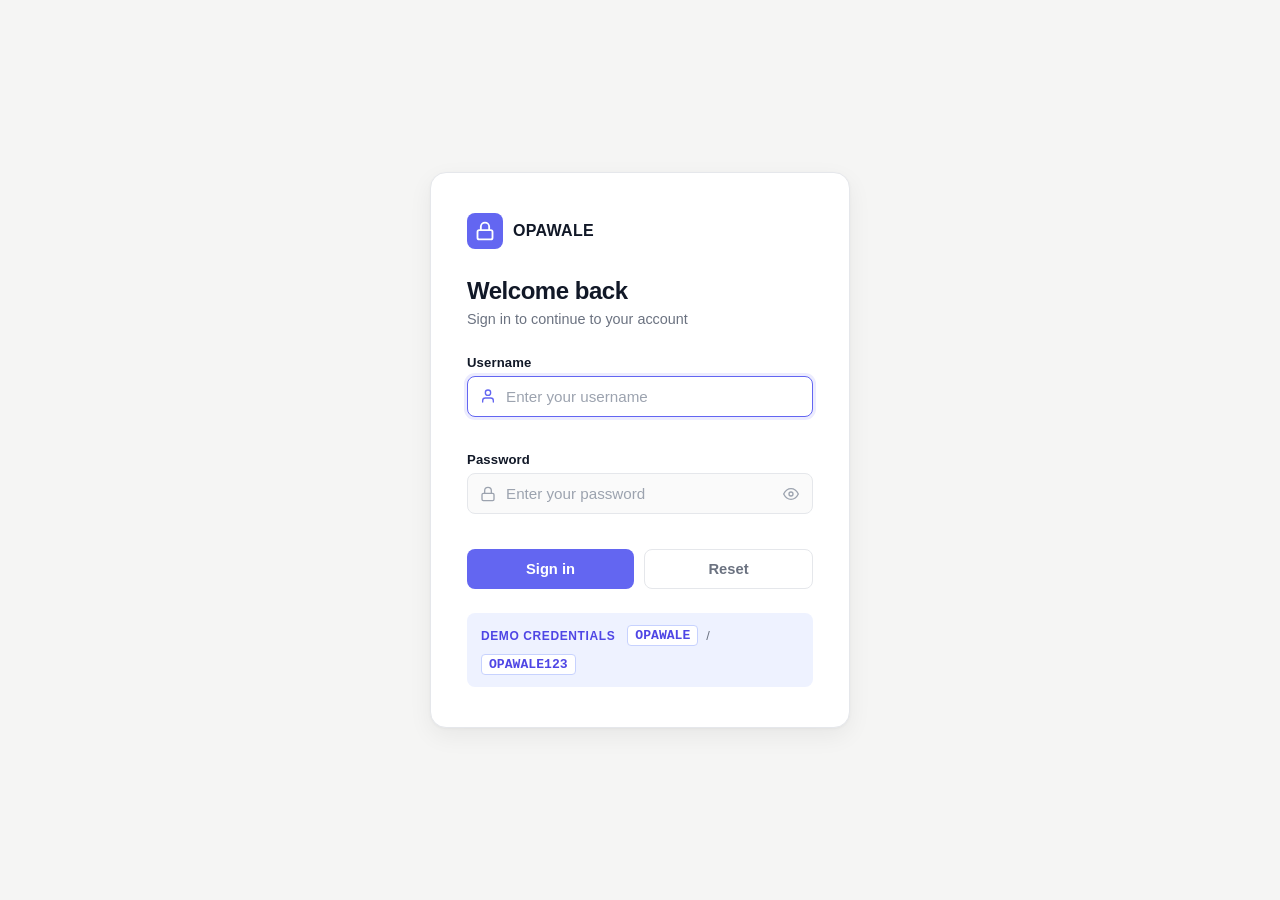
==== login-app/index.html @ bd052ce9 "Initial commit: Added Login App and Calculator App" ====
<!DOCTYPE html>
<html lang="en">
<head>
  <meta charset="UTF-8" />
  <meta name="viewport" content="width=device-width, initial-scale=1.0" />
  <title>Sign In — Opawale</title>
  <link rel="stylesheet" href="style.css" />
</head>
<body>

  <div class="page">

    <div class="card">

      <!-- Brand -->
      <div class="brand">
        <div class="brand-icon">
          <svg width="20" height="20" viewBox="0 0 24 24" fill="none" stroke="currentColor" stroke-width="2.2" stroke-linecap="round" stroke-linejoin="round"><rect x="3" y="11" width="18" height="11" rx="2"/><path d="M7 11V7a5 5 0 0 1 10 0v4"/></svg>
        </div>
        <span class="brand-name">Opawale</span>
      </div>

      <h1 class="heading">Welcome back</h1>
      <p class="sub">Sign in to continue to your account</p>

      <!-- Alert banner -->
      <div id="alert" class="alert" role="alert" aria-live="polite" hidden>
        <svg class="alert-icon" width="16" height="16" viewBox="0 0 24 24" fill="none" stroke="currentColor" stroke-width="2" stroke-linecap="round" stroke-linejoin="round"><circle cx="12" cy="12" r="10"/><line x1="12" y1="8" x2="12" y2="12"/><line x1="12" y1="16" x2="12.01" y2="16"/></svg>
        <span id="alert-text"></span>
      </div>

      <form id="form" novalidate>

        <!-- Username -->
        <div class="field" id="field-u">
          <label for="username">Username</label>
          <div class="input-wrap">
            <svg class="field-icon" width="16" height="16" viewBox="0 0 24 24" fill="none" stroke="currentColor" stroke-width="2" stroke-linecap="round" stroke-linejoin="round" aria-hidden="true"><path d="M20 21v-2a4 4 0 0 0-4-4H8a4 4 0 0 0-4 4v2"/><circle cx="12" cy="7" r="4"/></svg>
            <input type="text" id="username" name="username" placeholder="Enter your username" autocomplete="username" maxlength="50" aria-describedby="u-err" />
          </div>
          <span class="field-err" id="u-err" role="alert"></span>
        </div>

        <!-- Password -->
        <div class="field" id="field-p">
          <label for="password">Password</label>
          <div class="input-wrap">
            <svg class="field-icon" width="16" height="16" viewBox="0 0 24 24" fill="none" stroke="currentColor" stroke-width="2" stroke-linecap="round" stroke-linejoin="round" aria-hidden="true"><rect x="3" y="11" width="18" height="11" rx="2"/><path d="M7 11V7a5 5 0 0 1 10 0v4"/></svg>
            <input type="password" id="password" name="password" placeholder="Enter your password" autocomplete="current-password" aria-describedby="p-err" />
            <button type="button" id="toggle-pw" class="pw-toggle" aria-label="Show password">
              <svg id="eye" width="16" height="16" viewBox="0 0 24 24" fill="none" stroke="currentColor" stroke-width="2" stroke-linecap="round" stroke-linejoin="round"><path d="M1 12s4-8 11-8 11 8 11 8-4 8-11 8-11-8-11-8z"/><circle cx="12" cy="12" r="3"/></svg>
            </button>
          </div>
          <span class="field-err" id="p-err" role="alert"></span>
        </div>

        <!-- Buttons -->
        <div class="actions">
          <button type="submit" class="btn-primary" id="btn-submit">
            <span id="btn-label">Sign in</span>
            <span id="btn-spinner" class="spinner" hidden aria-hidden="true"></span>
          </button>
          <button type="reset" class="btn-ghost" id="btn-reset">Reset</button>
        </div>

      </form>

      <!-- Credentials hint -->
      <div class="hint">
        <span class="hint-label">Demo credentials</span>
        <code>OPAWALE</code> / <code>OPAWALE123</code>
      </div>

    </div>

  </div>

  <!-- Success screen (hidden initially) -->
  <div id="success-screen" class="success-screen" hidden>
    <div class="success-card">
      <div class="success-check">
        <svg width="32" height="32" viewBox="0 0 24 24" fill="none" stroke="currentColor" stroke-width="2.5" stroke-linecap="round" stroke-linejoin="round"><polyline points="20 6 9 17 4 12"/></svg>
      </div>
      <h2>You're signed in</h2>
      <p id="success-name">Welcome back!</p>
      <button class="btn-primary" style="margin-top:24px;width:100%;" onclick="goBack()">Sign in again</button>
    </div>
  </div>

  <script src="script.js"></script>
</body>
</html>
---- login-app/style.css ----
*, *::before, *::after { box-sizing: border-box; margin: 0; padding: 0; }

:root {
  --bg:          #f5f5f4;
  --card-bg:     #ffffff;
  --border:      #e5e7eb;
  --border-focus:#6366f1;
  --input-bg:    #fafafa;

  --text-1:      #111827;
  --text-2:      #6b7280;
  --text-3:      #9ca3af;

  --accent:      #6366f1;
  --accent-dark: #4f46e5;
  --accent-light:#eef2ff;

  --success-bg:  #f0fdf4;
  --success-text:#15803d;
  --success-border:#bbf7d0;

  --error-bg:    #fef2f2;
  --error-text:  #dc2626;
  --error-border:#fecaca;

  --radius:      12px;
  --radius-sm:   8px;
}

html { font-size: 16px; -webkit-font-smoothing: antialiased; }

body {
  font-family: -apple-system, BlinkMacSystemFont, 'Inter', 'Segoe UI', sans-serif;
  background: var(--bg);
  color: var(--text-1);
  min-height: 100vh;
  display: flex;
  align-items: center;
  justify-content: center;
  padding: 24px 16px;
}

/* ── Page ─────────────────────────────────────────────────── */
.page {
  width: 100%;
  max-width: 420px;
}

/* ── Card ─────────────────────────────────────────────────── */
.card {
  background: var(--card-bg);
  border: 1px solid var(--border);
  border-radius: 16px;
  padding: 40px 36px;
  box-shadow: 0 1px 3px rgba(0,0,0,0.04), 0 8px 24px rgba(0,0,0,0.06);
}

/* ── Brand ────────────────────────────────────────────────── */
.brand {
  display: flex;
  align-items: center;
  gap: 10px;
  margin-bottom: 28px;
}

.brand-icon {
  width: 36px;
  height: 36px;
  background: var(--accent);
  border-radius: var(--radius-sm);
  display: flex;
  align-items: center;
  justify-content: center;
  color: #fff;
  flex-shrink: 0;
}

.brand-name {
  font-size: 1rem;
  font-weight: 600;
  color: var(--text-1);
  letter-spacing: 0.02em;
  text-transform: uppercase;
}

/* ── Headings ─────────────────────────────────────────────── */
.heading {
  font-size: 1.5rem;
  font-weight: 700;
  color: var(--text-1);
  margin-bottom: 6px;
  letter-spacing: -0.02em;
}

.sub {
  font-size: 0.9rem;
  color: var(--text-2);
  margin-bottom: 28px;
}

/* ── Alert ────────────────────────────────────────────────── */
.alert {
  display: flex;
  align-items: flex-start;
  gap: 10px;
  padding: 12px 14px;
  border-radius: var(--radius-sm);
  font-size: 0.875rem;
  line-height: 1.5;
  margin-bottom: 20px;
  border: 1px solid;
  animation: fadeSlide 0.2s ease;
}
.alert[hidden] { display: none; }
.alert.is-error   { background: var(--error-bg);   color: var(--error-text);   border-color: var(--error-border); }
.alert.is-success { background: var(--success-bg); color: var(--success-text); border-color: var(--success-border); }
.alert-icon { flex-shrink: 0; margin-top: 1px; }

@keyframes fadeSlide {
  from { opacity: 0; transform: translateY(-6px); }
  to   { opacity: 1; transform: translateY(0); }
}

/* ── Fields ───────────────────────────────────────────────── */
.field { margin-bottom: 18px; }

label {
  display: block;
  font-size: 0.82rem;
  font-weight: 600;
  color: var(--text-1);
  margin-bottom: 6px;
  letter-spacing: 0.01em;
}

.input-wrap {
  position: relative;
  display: flex;
  align-items: center;
}

.field-icon {
  position: absolute;
  left: 13px;
  color: var(--text-3);
  pointer-events: none;
  transition: color 0.15s;
}

input[type="text"],
input[type="password"] {
  width: 100%;
  background: var(--input-bg);
  border: 1.5px solid var(--border);
  border-radius: var(--radius-sm);
  padding: 11px 42px 11px 38px;
  font-size: 0.95rem;
  font-family: inherit;
  color: var(--text-1);
  outline: none;
  transition: border-color 0.15s, box-shadow 0.15s, background 0.15s;
}

input::placeholder { color: var(--text-3); }

input:focus {
  border-color: var(--border-focus);
  background: #fff;
  box-shadow: 0 0 0 3px rgba(99,102,241,0.12);
}

.field.is-valid   input { border-color: #22c55e; }
.field.is-invalid input { border-color: var(--error-text); }
.field.is-invalid input:focus { box-shadow: 0 0 0 3px rgba(220,38,38,0.1); }
.field.is-valid   input:focus { border-color: var(--border-focus); box-shadow: 0 0 0 3px rgba(99,102,241,0.12); }

.field.is-valid   .field-icon,
.input-wrap:focus-within .field-icon { color: var(--accent); }
.field.is-invalid .field-icon { color: var(--error-text); }

.field-err {
  display: block;
  font-size: 0.78rem;
  color: var(--error-text);
  margin-top: 5px;
  min-height: 1em;
}

/* ── Password toggle ──────────────────────────────────────── */
.pw-toggle {
  position: absolute;
  right: 10px;
  background: none;
  border: none;
  cursor: pointer;
  color: var(--text-3);
  padding: 4px;
  border-radius: 4px;
  display: flex;
  align-items: center;
  transition: color 0.15s;
}
.pw-toggle:hover { color: var(--text-1); }
.pw-toggle:focus-visible { outline: 2px solid var(--accent); outline-offset: 2px; }

/* ── Buttons ──────────────────────────────────────────────── */
.actions {
  display: flex;
  gap: 10px;
  margin-top: 8px;
}

.btn-primary {
  flex: 1;
  padding: 11px 20px;
  background: var(--accent);
  color: #fff;
  border: none;
  border-radius: var(--radius-sm);
  font-family: inherit;
  font-size: 0.92rem;
  font-weight: 600;
  cursor: pointer;
  display: flex;
  align-items: center;
  justify-content: center;
  gap: 8px;
  transition: background 0.15s, transform 0.1s, box-shadow 0.15s;
}
.btn-primary:hover:not(:disabled) {
  background: var(--accent-dark);
  box-shadow: 0 4px 12px rgba(99,102,241,0.3);
}
.btn-primary:active:not(:disabled) { transform: scale(0.98); }
.btn-primary:disabled { opacity: 0.6; cursor: not-allowed; }
.btn-primary:focus-visible { outline: 2px solid var(--accent); outline-offset: 2px; }

.btn-ghost {
  flex: 1;
  padding: 11px 20px;
  background: transparent;
  color: var(--text-2);
  border: 1.5px solid var(--border);
  border-radius: var(--radius-sm);
  font-family: inherit;
  font-size: 0.92rem;
  font-weight: 600;
  cursor: pointer;
  transition: background 0.15s, color 0.15s, border-color 0.15s;
}
.btn-ghost:hover { background: var(--bg); color: var(--text-1); border-color: #d1d5db; }
.btn-ghost:focus-visible { outline: 2px solid var(--accent); outline-offset: 2px; }

/* ── Spinner ──────────────────────────────────────────────── */
.spinner {
  width: 15px; height: 15px;
  border: 2px solid rgba(255,255,255,0.3);
  border-top-color: #fff;
  border-radius: 50%;
  animation: spin 0.65s linear infinite;
}
.spinner[hidden] { display: none; }
@keyframes spin { to { transform: rotate(360deg); } }

/* ── Hint ─────────────────────────────────────────────────── */
.hint {
  margin-top: 24px;
  padding: 12px 14px;
  background: var(--accent-light);
  border-radius: var(--radius-sm);
  font-size: 0.8rem;
  color: var(--text-2);
  display: flex;
  align-items: center;
  gap: 8px;
  flex-wrap: wrap;
}
.hint-label {
  font-weight: 600;
  color: var(--accent-dark);
  font-size: 0.75rem;
  text-transform: uppercase;
  letter-spacing: 0.05em;
  margin-right: 4px;
}
code {
  background: #fff;
  border: 1px solid #c7d2fe;
  border-radius: 4px;
  padding: 2px 7px;
  font-family: 'Courier New', monospace;
  font-size: 0.82rem;
  color: var(--accent-dark);
  font-weight: 600;
}

/* ── Success screen ───────────────────────────────────────── */
.success-screen {
  position: fixed;
  inset: 0;
  background: var(--bg);
  display: flex;
  align-items: center;
  justify-content: center;
  padding: 24px;
  animation: fadeIn 0.3s ease;
}
.success-screen[hidden] { display: none; }

@keyframes fadeIn { from { opacity: 0; } to { opacity: 1; } }

.success-card {
  background: var(--card-bg);
  border: 1px solid var(--border);
  border-radius: 16px;
  padding: 48px 36px;
  max-width: 380px;
  width: 100%;
  text-align: center;
  box-shadow: 0 1px 3px rgba(0,0,0,0.04), 0 8px 24px rgba(0,0,0,0.06);
}

.success-check {
  width: 64px; height: 64px;
  background: var(--success-bg);
  border: 2px solid var(--success-border);
  border-radius: 50%;
  display: flex;
  align-items: center;
  justify-content: center;
  color: var(--success-text);
  margin: 0 auto 20px;
  animation: popIn 0.4s cubic-bezier(0.2, 1.4, 0.4, 1);
}

@keyframes popIn {
  from { transform: scale(0.5); opacity: 0; }
  to   { transform: scale(1);   opacity: 1; }
}

.success-card h2 {
  font-size: 1.3rem;
  font-weight: 700;
  color: var(--text-1);
  margin-bottom: 8px;
}

.success-card p {
  font-size: 0.9rem;
  color: var(--text-2);
}

/* ── Responsive ───────────────────────────────────────────── */
@media (max-width: 480px) {
  .card { padding: 28px 20px; }
  .heading { font-size: 1.3rem; }
  .actions { flex-direction: column; }
}

@media (prefers-reduced-motion: reduce) {
  *, .spinner { animation: none !important; transition: none !important; }
}
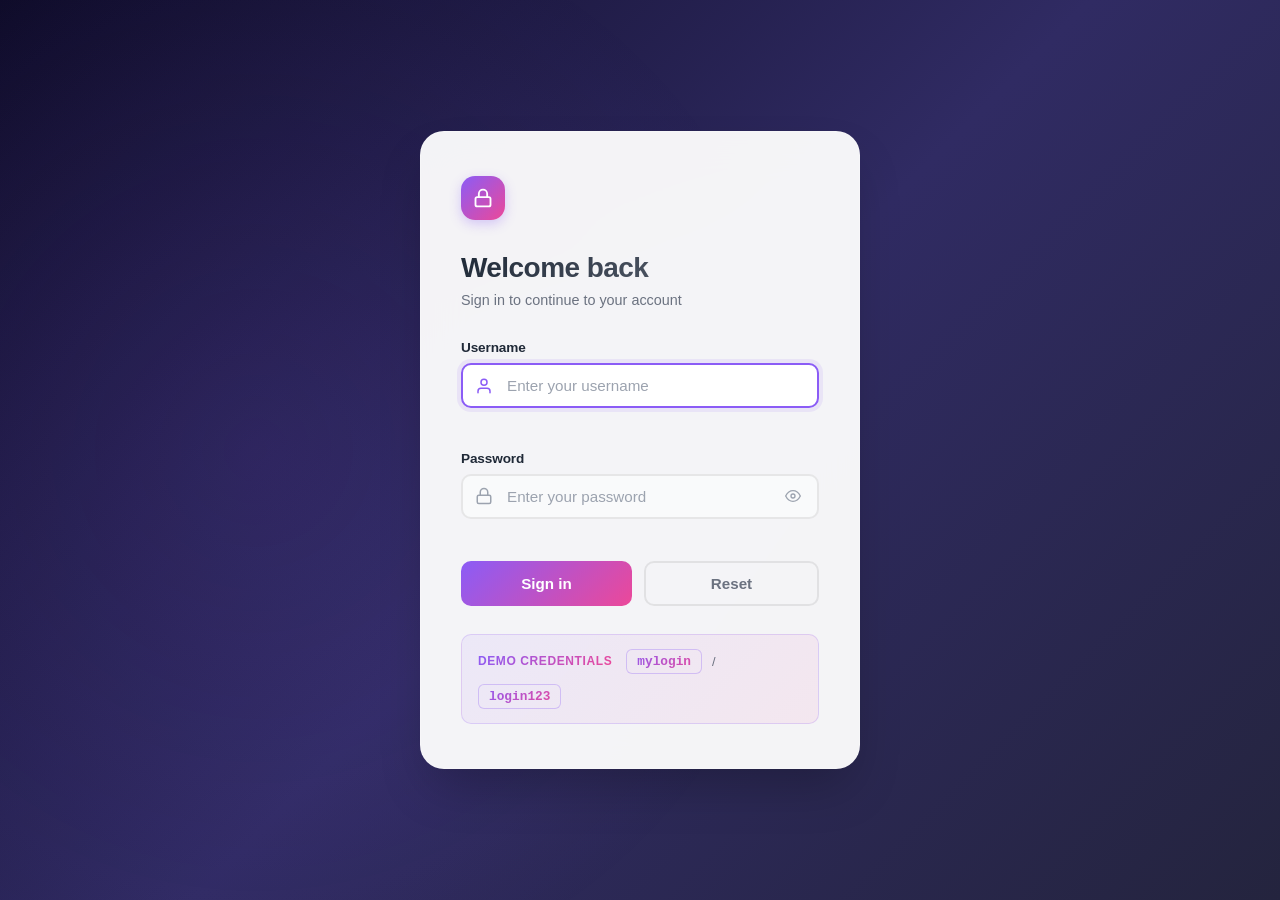
==== commit 0c6d6b32: "Add both apps" ====
--- a/login-app/index.html
+++ b/login-app/index.html
@@ -3,7 +3,7 @@
 <head>
   <meta charset="UTF-8" />
   <meta name="viewport" content="width=device-width, initial-scale=1.0" />
-  <title>Sign In — Opawale</title>
+  <title>Sign In</title>
   <link rel="stylesheet" href="style.css" />
 </head>
 <body>
@@ -17,7 +17,6 @@
         <div class="brand-icon">
           <svg width="20" height="20" viewBox="0 0 24 24" fill="none" stroke="currentColor" stroke-width="2.2" stroke-linecap="round" stroke-linejoin="round"><rect x="3" y="11" width="18" height="11" rx="2"/><path d="M7 11V7a5 5 0 0 1 10 0v4"/></svg>
         </div>
-        <span class="brand-name">Opawale</span>
       </div>
 
       <h1 class="heading">Welcome back</h1>
@@ -68,7 +67,7 @@
       <!-- Credentials hint -->
       <div class="hint">
         <span class="hint-label">Demo credentials</span>
-        <code>OPAWALE</code> / <code>OPAWALE123</code>
+        <code>mylogin</code> / <code>login123</code>
       </div>
 
     </div>
--- a/login-app/style.css
+++ b/login-app/style.css
@@ -1,136 +1,184 @@
 *, *::before, *::after { box-sizing: border-box; margin: 0; padding: 0; }
 
 :root {
-  --bg:          #f5f5f4;
-  --card-bg:     #ffffff;
-  --border:      #e5e7eb;
-  --border-focus:#6366f1;
-  --input-bg:    #fafafa;
-
-  --text-1:      #111827;
-  --text-2:      #6b7280;
-  --text-3:      #9ca3af;
-
-  --accent:      #6366f1;
-  --accent-dark: #4f46e5;
-  --accent-light:#eef2ff;
-
-  --success-bg:  #f0fdf4;
-  --success-text:#15803d;
-  --success-border:#bbf7d0;
-
-  --error-bg:    #fef2f2;
-  --error-text:  #dc2626;
-  --error-border:#fecaca;
-
-  --radius:      12px;
-  --radius-sm:   8px;
+  /* Premium Dark Theme - Modern Gradient */
+  --bg-gradient-start: #0f0c29;
+  --bg-gradient-mid: #302b63;
+  --bg-gradient-end: #24243e;
+  
+  --card-bg: rgba(255, 255, 255, 0.98);
+  --card-bg-glass: rgba(255, 255, 255, 0.95);
+  
+  --border: rgba(0, 0, 0, 0.08);
+  --border-focus: #8b5cf6;
+  --input-bg: #f9fafb;
+  
+  --text-1: #1f2937;
+  --text-2: #6b7280;
+  --text-3: #9ca3af;
+  
+  /* Vibrant Gradient Accent */
+  --accent-start: #8b5cf6;
+  --accent-end: #ec4899;
+  --accent-dark-start: #7c3aed;
+  --accent-dark-end: #db2777;
+  --accent-light: #f3e8ff;
+  
+  --success-bg: #ecfdf5;
+  --success-text: #059669;
+  --success-border: #a7f3d0;
+  
+  --error-bg: #fef2f2;
+  --error-text: #dc2626;
+  --error-border: #fecaca;
+  
+  --radius: 16px;
+  --radius-sm: 10px;
+  
+  /* Glass morphism */
+  --glass-blur: 20px;
 }
 
 html { font-size: 16px; -webkit-font-smoothing: antialiased; }
 
 body {
   font-family: -apple-system, BlinkMacSystemFont, 'Inter', 'Segoe UI', sans-serif;
-  background: var(--bg);
+  background: linear-gradient(135deg, var(--bg-gradient-start), var(--bg-gradient-mid), var(--bg-gradient-end));
   color: var(--text-1);
   min-height: 100vh;
   display: flex;
   align-items: center;
   justify-content: center;
   padding: 24px 16px;
+  position: relative;
+}
+
+/* Animated background effect */
+body::before {
+  content: '';
+  position: fixed;
+  top: 0;
+  left: 0;
+  width: 100%;
+  height: 100%;
+  background: radial-gradient(circle at 20% 50%, rgba(139, 92, 246, 0.1) 0%, transparent 50%);
+  pointer-events: none;
+  animation: gradientShift 10s ease infinite;
+}
+
+@keyframes gradientShift {
+  0%, 100% { opacity: 0.5; }
+  50% { opacity: 1; }
 }
 
 /* ── Page ─────────────────────────────────────────────────── */
 .page {
   width: 100%;
-  max-width: 420px;
-}
-
-/* ── Card ─────────────────────────────────────────────────── */
+  max-width: 440px;
+  position: relative;
+  z-index: 1;
+}
+
+/* ── Card with Glass Effect ───────────────────────────────── */
 .card {
-  background: var(--card-bg);
-  border: 1px solid var(--border);
-  border-radius: 16px;
-  padding: 40px 36px;
-  box-shadow: 0 1px 3px rgba(0,0,0,0.04), 0 8px 24px rgba(0,0,0,0.06);
-}
-
-/* ── Brand ────────────────────────────────────────────────── */
+  background: var(--card-bg-glass);
+  backdrop-filter: blur(var(--glass-blur));
+  border: 1px solid rgba(255, 255, 255, 0.2);
+  border-radius: 24px;
+  padding: 44px 40px;
+  box-shadow: 0 25px 50px -12px rgba(0, 0, 0, 0.25);
+  transition: transform 0.3s ease, box-shadow 0.3s ease;
+}
+
+.card:hover {
+  transform: translateY(-4px);
+  box-shadow: 0 30px 60px -12px rgba(0, 0, 0, 0.3);
+}
+
+/* ── Brand with Gradient ──────────────────────────────────── */
 .brand {
   display: flex;
   align-items: center;
-  gap: 10px;
-  margin-bottom: 28px;
+  gap: 12px;
+  margin-bottom: 32px;
 }
 
 .brand-icon {
-  width: 36px;
-  height: 36px;
-  background: var(--accent);
-  border-radius: var(--radius-sm);
+  width: 44px;
+  height: 44px;
+  background: linear-gradient(135deg, var(--accent-start), var(--accent-end));
+  border-radius: 14px;
   display: flex;
   align-items: center;
   justify-content: center;
   color: #fff;
   flex-shrink: 0;
+  box-shadow: 0 4px 12px rgba(139, 92, 246, 0.3);
 }
 
 .brand-name {
-  font-size: 1rem;
-  font-weight: 600;
-  color: var(--text-1);
-  letter-spacing: 0.02em;
+  font-size: 1.1rem;
+  font-weight: 700;
+  background: linear-gradient(135deg, var(--accent-start), var(--accent-end));
+  -webkit-background-clip: text;
+  background-clip: text;
+  color: transparent;
+  letter-spacing: -0.01em;
   text-transform: uppercase;
 }
 
 /* ── Headings ─────────────────────────────────────────────── */
 .heading {
-  font-size: 1.5rem;
-  font-weight: 700;
-  color: var(--text-1);
-  margin-bottom: 6px;
+  font-size: 1.75rem;
+  font-weight: 800;
+  background: linear-gradient(135deg, var(--text-1), var(--text-2));
+  -webkit-background-clip: text;
+  background-clip: text;
+  color: transparent;
+  margin-bottom: 8px;
   letter-spacing: -0.02em;
 }
 
 .sub {
   font-size: 0.9rem;
   color: var(--text-2);
-  margin-bottom: 28px;
-}
-
-/* ── Alert ────────────────────────────────────────────────── */
+  margin-bottom: 32px;
+}
+
+/* ── Alert with Gradient ──────────────────────────────────── */
 .alert {
   display: flex;
   align-items: flex-start;
-  gap: 10px;
-  padding: 12px 14px;
+  gap: 12px;
+  padding: 14px 16px;
   border-radius: var(--radius-sm);
   font-size: 0.875rem;
   line-height: 1.5;
-  margin-bottom: 20px;
-  border: 1px solid;
-  animation: fadeSlide 0.2s ease;
+  margin-bottom: 24px;
+  border: none;
+  animation: fadeSlide 0.3s ease;
+  box-shadow: 0 2px 8px rgba(0, 0, 0, 0.05);
 }
 .alert[hidden] { display: none; }
-.alert.is-error   { background: var(--error-bg);   color: var(--error-text);   border-color: var(--error-border); }
-.alert.is-success { background: var(--success-bg); color: var(--success-text); border-color: var(--success-border); }
-.alert-icon { flex-shrink: 0; margin-top: 1px; }
+.alert.is-error   { background: linear-gradient(135deg, var(--error-bg), #fee); color: var(--error-text); border-left: 3px solid var(--error-text); }
+.alert.is-success { background: linear-gradient(135deg, var(--success-bg), #e6f7e6); color: var(--success-text); border-left: 3px solid var(--success-text); }
+.alert-icon { flex-shrink: 0; margin-top: 2px; }
 
 @keyframes fadeSlide {
-  from { opacity: 0; transform: translateY(-6px); }
+  from { opacity: 0; transform: translateY(-8px); }
   to   { opacity: 1; transform: translateY(0); }
 }
 
 /* ── Fields ───────────────────────────────────────────────── */
-.field { margin-bottom: 18px; }
+.field { margin-bottom: 22px; }
 
 label {
   display: block;
-  font-size: 0.82rem;
+  font-size: 0.85rem;
   font-weight: 600;
   color: var(--text-1);
-  margin-bottom: 6px;
-  letter-spacing: 0.01em;
+  margin-bottom: 8px;
+  letter-spacing: -0.01em;
 }
 
 .input-wrap {
@@ -141,119 +189,146 @@
 
 .field-icon {
   position: absolute;
-  left: 13px;
+  left: 14px;
   color: var(--text-3);
   pointer-events: none;
-  transition: color 0.15s;
+  transition: all 0.2s;
+  width: 18px;
+  height: 18px;
 }
 
 input[type="text"],
 input[type="password"] {
   width: 100%;
   background: var(--input-bg);
-  border: 1.5px solid var(--border);
+  border: 2px solid var(--border);
   border-radius: var(--radius-sm);
-  padding: 11px 42px 11px 38px;
+  padding: 12px 44px 12px 44px;
   font-size: 0.95rem;
   font-family: inherit;
   color: var(--text-1);
   outline: none;
-  transition: border-color 0.15s, box-shadow 0.15s, background 0.15s;
+  transition: all 0.2s ease;
 }
 
 input::placeholder { color: var(--text-3); }
 
 input:focus {
-  border-color: var(--border-focus);
+  border-color: var(--accent-start);
   background: #fff;
-  box-shadow: 0 0 0 3px rgba(99,102,241,0.12);
-}
-
-.field.is-valid   input { border-color: #22c55e; }
+  box-shadow: 0 0 0 4px rgba(139, 92, 246, 0.1);
+}
+
+.field.is-valid   input { border-color: var(--success-text); }
 .field.is-invalid input { border-color: var(--error-text); }
-.field.is-invalid input:focus { box-shadow: 0 0 0 3px rgba(220,38,38,0.1); }
-.field.is-valid   input:focus { border-color: var(--border-focus); box-shadow: 0 0 0 3px rgba(99,102,241,0.12); }
+.field.is-invalid input:focus { box-shadow: 0 0 0 4px rgba(220, 38, 38, 0.1); }
+.field.is-valid   input:focus { border-color: var(--accent-start); box-shadow: 0 0 0 4px rgba(139, 92, 246, 0.1); }
 
 .field.is-valid   .field-icon,
-.input-wrap:focus-within .field-icon { color: var(--accent); }
+.input-wrap:focus-within .field-icon { color: var(--accent-start); }
 .field.is-invalid .field-icon { color: var(--error-text); }
 
 .field-err {
   display: block;
-  font-size: 0.78rem;
+  font-size: 0.75rem;
   color: var(--error-text);
-  margin-top: 5px;
-  min-height: 1em;
+  margin-top: 6px;
+  min-height: 1.2em;
+  font-weight: 500;
 }
 
 /* ── Password toggle ──────────────────────────────────────── */
 .pw-toggle {
   position: absolute;
-  right: 10px;
+  right: 12px;
   background: none;
   border: none;
   cursor: pointer;
   color: var(--text-3);
-  padding: 4px;
-  border-radius: 4px;
-  display: flex;
-  align-items: center;
-  transition: color 0.15s;
-}
-.pw-toggle:hover { color: var(--text-1); }
-.pw-toggle:focus-visible { outline: 2px solid var(--accent); outline-offset: 2px; }
-
-/* ── Buttons ──────────────────────────────────────────────── */
+  padding: 6px;
+  border-radius: 6px;
+  display: flex;
+  align-items: center;
+  transition: all 0.2s;
+}
+.pw-toggle:hover { color: var(--accent-start); background: rgba(139, 92, 246, 0.1); }
+.pw-toggle:focus-visible { outline: 2px solid var(--accent-start); outline-offset: 2px; }
+
+/* ── Buttons with Gradient ────────────────────────────────── */
 .actions {
   display: flex;
-  gap: 10px;
+  gap: 12px;
   margin-top: 8px;
 }
 
 .btn-primary {
   flex: 1;
-  padding: 11px 20px;
-  background: var(--accent);
+  padding: 12px 24px;
+  background: linear-gradient(135deg, var(--accent-start), var(--accent-end));
   color: #fff;
   border: none;
   border-radius: var(--radius-sm);
   font-family: inherit;
-  font-size: 0.92rem;
+  font-size: 0.95rem;
   font-weight: 600;
   cursor: pointer;
   display: flex;
   align-items: center;
   justify-content: center;
   gap: 8px;
-  transition: background 0.15s, transform 0.1s, box-shadow 0.15s;
-}
+  transition: all 0.2s ease;
+  position: relative;
+  overflow: hidden;
+}
+
+.btn-primary::before {
+  content: '';
+  position: absolute;
+  top: 0;
+  left: -100%;
+  width: 100%;
+  height: 100%;
+  background: linear-gradient(90deg, transparent, rgba(255,255,255,0.2), transparent);
+  transition: left 0.5s;
+}
+
+.btn-primary:hover::before {
+  left: 100%;
+}
+
 .btn-primary:hover:not(:disabled) {
-  background: var(--accent-dark);
-  box-shadow: 0 4px 12px rgba(99,102,241,0.3);
-}
-.btn-primary:active:not(:disabled) { transform: scale(0.98); }
+  transform: translateY(-2px);
+  box-shadow: 0 8px 20px rgba(139, 92, 246, 0.4);
+}
+
+.btn-primary:active:not(:disabled) { transform: translateY(0); }
 .btn-primary:disabled { opacity: 0.6; cursor: not-allowed; }
-.btn-primary:focus-visible { outline: 2px solid var(--accent); outline-offset: 2px; }
 
 .btn-ghost {
   flex: 1;
-  padding: 11px 20px;
+  padding: 12px 24px;
   background: transparent;
   color: var(--text-2);
-  border: 1.5px solid var(--border);
+  border: 2px solid var(--border);
   border-radius: var(--radius-sm);
   font-family: inherit;
-  font-size: 0.92rem;
+  font-size: 0.95rem;
   font-weight: 600;
   cursor: pointer;
-  transition: background 0.15s, color 0.15s, border-color 0.15s;
-}
-.btn-ghost:hover { background: var(--bg); color: var(--text-1); border-color: #d1d5db; }
-.btn-ghost:focus-visible { outline: 2px solid var(--accent); outline-offset: 2px; }
+  transition: all 0.2s ease;
+}
+
+.btn-ghost:hover { 
+  background: rgba(139, 92, 246, 0.05); 
+  color: var(--accent-start); 
+  border-color: var(--accent-start);
+  transform: translateY(-1px);
+}
 
 /* ── Spinner ──────────────────────────────────────────────── */
 .spinner {
-  width: 15px; height: 15px;
+  width: 16px; 
+  height: 16px;
   border: 2px solid rgba(255,255,255,0.3);
   border-top-color: #fff;
   border-radius: 50%;
@@ -262,101 +337,130 @@
 .spinner[hidden] { display: none; }
 @keyframes spin { to { transform: rotate(360deg); } }
 
-/* ── Hint ─────────────────────────────────────────────────── */
+/* ── Hint with Gradient ───────────────────────────────────── */
 .hint {
-  margin-top: 24px;
-  padding: 12px 14px;
-  background: var(--accent-light);
+  margin-top: 28px;
+  padding: 14px 16px;
+  background: linear-gradient(135deg, rgba(139, 92, 246, 0.08), rgba(236, 72, 153, 0.08));
   border-radius: var(--radius-sm);
   font-size: 0.8rem;
   color: var(--text-2);
   display: flex;
   align-items: center;
-  gap: 8px;
+  gap: 10px;
   flex-wrap: wrap;
-}
+  border: 1px solid rgba(139, 92, 246, 0.2);
+}
+
 .hint-label {
-  font-weight: 600;
-  color: var(--accent-dark);
+  font-weight: 700;
+  background: linear-gradient(135deg, var(--accent-start), var(--accent-end));
+  -webkit-background-clip: text;
+  background-clip: text;
+  color: transparent;
   font-size: 0.75rem;
   text-transform: uppercase;
   letter-spacing: 0.05em;
   margin-right: 4px;
 }
+
 code {
-  background: #fff;
-  border: 1px solid #c7d2fe;
-  border-radius: 4px;
-  padding: 2px 7px;
+  background: white;
+  border: 1px solid rgba(139, 92, 246, 0.3);
+  border-radius: 6px;
+  padding: 4px 10px;
   font-family: 'Courier New', monospace;
-  font-size: 0.82rem;
-  color: var(--accent-dark);
-  font-weight: 600;
-}
-
-/* ── Success screen ───────────────────────────────────────── */
+  font-size: 0.8rem;
+  background: linear-gradient(135deg, var(--accent-start), var(--accent-end));
+  -webkit-background-clip: text;
+  background-clip: text;
+  color: transparent;
+  font-weight: 700;
+}
+
+/* ── Success screen with Gradient ─────────────────────────── */
 .success-screen {
   position: fixed;
   inset: 0;
-  background: var(--bg);
+  background: linear-gradient(135deg, var(--bg-gradient-start), var(--bg-gradient-mid), var(--bg-gradient-end));
   display: flex;
   align-items: center;
   justify-content: center;
   padding: 24px;
-  animation: fadeIn 0.3s ease;
+  animation: fadeIn 0.4s ease;
+  z-index: 1000;
 }
 .success-screen[hidden] { display: none; }
 
 @keyframes fadeIn { from { opacity: 0; } to { opacity: 1; } }
 
 .success-card {
-  background: var(--card-bg);
-  border: 1px solid var(--border);
-  border-radius: 16px;
-  padding: 48px 36px;
-  max-width: 380px;
+  background: var(--card-bg-glass);
+  backdrop-filter: blur(var(--glass-blur));
+  border: 1px solid rgba(255, 255, 255, 0.2);
+  border-radius: 28px;
+  padding: 52px 40px;
+  max-width: 400px;
   width: 100%;
   text-align: center;
-  box-shadow: 0 1px 3px rgba(0,0,0,0.04), 0 8px 24px rgba(0,0,0,0.06);
+  box-shadow: 0 25px 50px -12px rgba(0, 0, 0, 0.3);
 }
 
 .success-check {
-  width: 64px; height: 64px;
-  background: var(--success-bg);
+  width: 80px; 
+  height: 80px;
+  background: linear-gradient(135deg, var(--success-bg), #d1fae5);
   border: 2px solid var(--success-border);
   border-radius: 50%;
   display: flex;
   align-items: center;
   justify-content: center;
   color: var(--success-text);
-  margin: 0 auto 20px;
-  animation: popIn 0.4s cubic-bezier(0.2, 1.4, 0.4, 1);
+  margin: 0 auto 24px;
+  animation: popIn 0.5s cubic-bezier(0.34, 1.56, 0.64, 1);
 }
 
 @keyframes popIn {
-  from { transform: scale(0.5); opacity: 0; }
+  from { transform: scale(0.3); opacity: 0; }
   to   { transform: scale(1);   opacity: 1; }
 }
 
 .success-card h2 {
-  font-size: 1.3rem;
-  font-weight: 700;
-  color: var(--text-1);
-  margin-bottom: 8px;
+  font-size: 1.5rem;
+  font-weight: 800;
+  background: linear-gradient(135deg, var(--text-1), var(--accent-start));
+  -webkit-background-clip: text;
+  background-clip: text;
+  color: transparent;
+  margin-bottom: 10px;
 }
 
 .success-card p {
-  font-size: 0.9rem;
+  font-size: 0.95rem;
   color: var(--text-2);
 }
 
 /* ── Responsive ───────────────────────────────────────────── */
 @media (max-width: 480px) {
-  .card { padding: 28px 20px; }
-  .heading { font-size: 1.3rem; }
-  .actions { flex-direction: column; }
+  .card { 
+    padding: 32px 24px; 
+  }
+  .heading { 
+    font-size: 1.5rem; 
+  }
+  .actions { 
+    flex-direction: column; 
+    gap: 10px;
+  }
+  .brand-icon {
+    width: 38px;
+    height: 38px;
+  }
 }
 
 @media (prefers-reduced-motion: reduce) {
-  *, .spinner { animation: none !important; transition: none !important; }
+  *, .spinner, .card, .btn-primary, .success-check {
+    animation: none !important;
+    transition: none !important;
+  }
 }
